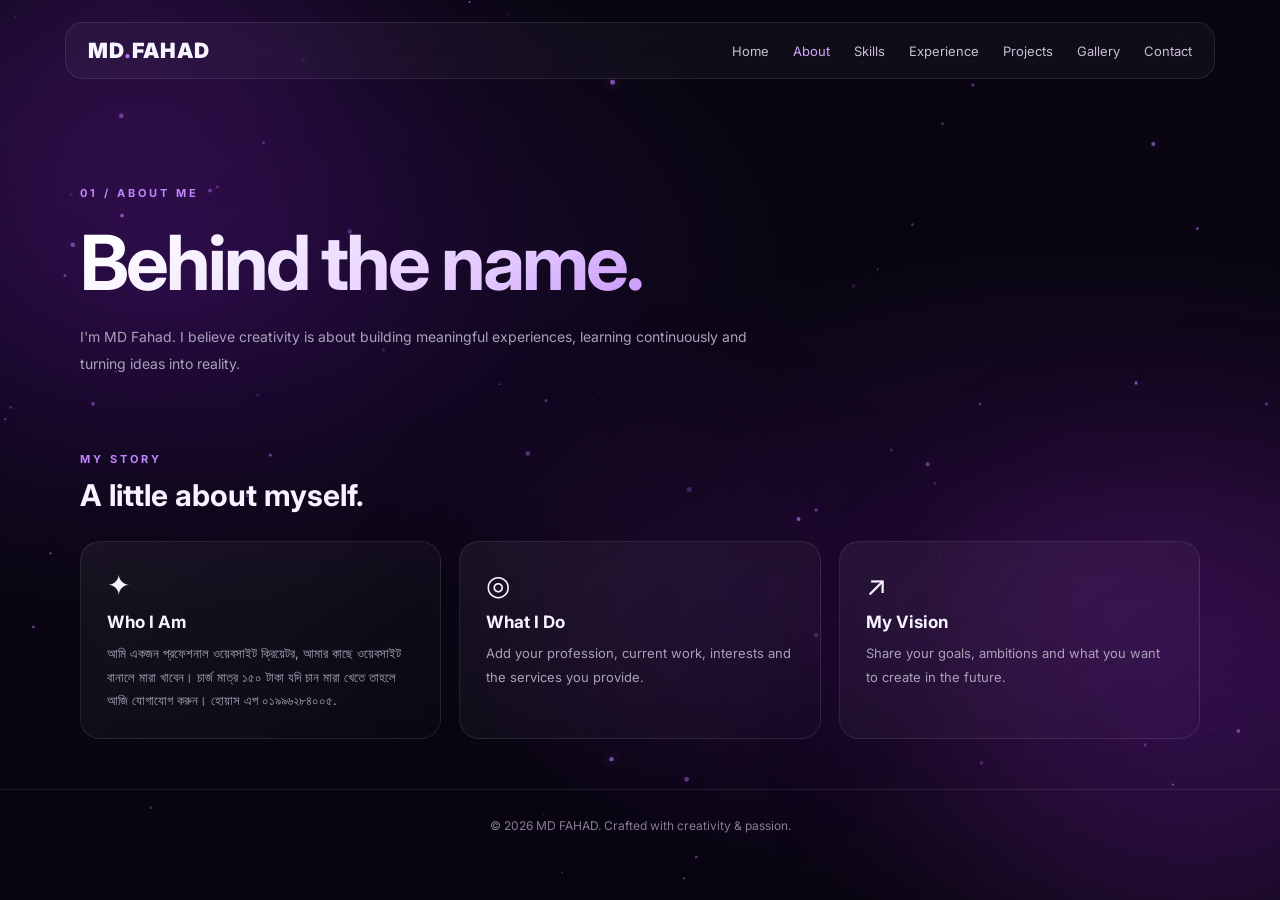
==== about.html @ 89713bef "second commit" ====
<!DOCTYPE html><html lang="en"><head><meta charset="UTF-8"><meta name="viewport" content="width=device-width, initial-scale=1.0"><title>About Me | MD Fahad</title><link rel="stylesheet" href="style.css"></head><body><div class="background-glow"></div><div class="smoke one"></div><div class="smoke two"></div><div class="smoke three"></div><canvas id="particles"></canvas>
<nav>
 <a class="logo" href="index.html">MD<span>.</span>FAHAD</a>
 <button class="menu-btn" aria-label="Open navigation">☰</button>
 <div class="nav-links">
  <a href="index.html" data-page="index.html">Home</a>
  <a href="about.html" data-page="about.html">About</a>
  <a href="skills.html" data-page="skills.html">Skills</a>
  <a href="experience.html" data-page="experience.html">Experience</a>
  <a href="projects.html" data-page="projects.html">Projects</a>
  <a href="gallery.html" data-page="gallery.html">Gallery</a>
  <a href="contact.html" data-page="contact.html">Contact</a>
 </div>
</nav>
<main>
<section class="page-hero reveal"><div class="eyebrow">01 / ABOUT ME</div><h1>Behind the name.</h1><p>I'm MD Fahad. I believe creativity is about building meaningful experiences, learning continuously and turning ideas into reality.</p></section>
<section class="reveal"><div class="section-title"><small>MY STORY</small><h2>A little about myself.</h2></div><div class="grid">
 <div class="card"><div class="icon">✦</div><h3>Who I Am</h3><p> আমি একজন প্রফেশনাল ওয়েবসাইট ক্রিয়েটর, আমার কাছে ওয়েবসাইট বানালে মারা খাবেন। চার্জ মাত্র ১৫০ টাকা যদি চান মারা খেতে তাহলে আজি যোগাযোগ করুন। হোয়াস এপ ০১৯৯৬২৮৪০০৫.</p></div>
 <div class="card"><div class="icon">◎</div><h3>What I Do</h3><p>Add your profession, current work, interests and the services you provide.</p></div>
 <div class="card"><div class="icon">↗</div><h3>My Vision</h3><p>Share your goals, ambitions and what you want to create in the future.</p></div>
</div></section>
</main><footer>© 2026 MD FAHAD. Crafted with creativity & passion.</footer><script src="script.js"></script><script>document.querySelectorAll('.nav-links a').forEach(a=>{if(a.dataset.page===location.pathname.split('/').pop()||(!location.pathname.split('/').pop()&&a.dataset.page==='index.html'))a.classList.add('active')});</script></body></html>
---- style.css ----
@import url('https://fonts.googleapis.com/css2?family=Inter:wght@400;500;600;700;800;900&display=swap');
:root{--bg:#080610;--purple:#a855f7;--text:#f8f4ff;--muted:#aaa2b9}
*{margin:0;padding:0;box-sizing:border-box}html{scroll-behavior:smooth}body{font-family:Inter,sans-serif;background:var(--bg);color:var(--text);overflow-x:hidden}a{color:inherit;text-decoration:none}
#particles{position:fixed;inset:0;z-index:0;pointer-events:none}.background-glow{position:fixed;inset:0;z-index:-2;background:radial-gradient(ellipse at 15% 30%,#53128b55,transparent 40%),radial-gradient(ellipse at 85% 65%,#7416a944,transparent 42%),#080610}
.smoke{position:fixed;width:650px;height:650px;border-radius:50%;filter:blur(100px);opacity:.19;pointer-events:none;z-index:-1;background:radial-gradient(circle,#b34cff 0%,#7b1cba 30%,transparent 70%);animation:smokeFloat 18s ease-in-out infinite alternate}.smoke.one{top:-230px;left:-200px}.smoke.two{right:-250px;bottom:-180px;background:radial-gradient(circle,#6f24ff 0%,#a52bba 35%,transparent 70%);animation-delay:-8s}.smoke.three{top:45%;left:35%;width:400px;height:400px;opacity:.1;animation-duration:24s}@keyframes smokeFloat{0%{transform:translate(0,0) scale(1)}50%{transform:translate(100px,-60px) scale(1.25)}100%{transform:translate(-50px,90px) scale(.9)}}
nav{width:min(1150px,92%);margin:22px auto;padding:15px 22px;display:flex;justify-content:space-between;align-items:center;border:1px solid #ffffff18;background:#ffffff09;backdrop-filter:blur(18px);border-radius:18px;position:relative;z-index:5}.logo{font-size:21px;font-weight:900;letter-spacing:1px}.logo span{color:#bd72ff}.nav-links{display:flex;gap:24px;font-size:13px;color:#c9bfd5}.nav-links a{transition:.2s}.nav-links a:hover,.nav-links a.active{color:#d8a7ff}.menu-btn{display:none;background:none;border:0;color:white;font-size:25px}
main{width:min(1120px,90%);margin:auto;min-height:72vh;position:relative;z-index:1}.page-hero{padding:85px 0 45px}.eyebrow,.section-title small{color:#c084fc;letter-spacing:3px;font-size:11px;font-weight:700}.page-hero h1{font-size:clamp(42px,7vw,76px);letter-spacing:-3px;margin:16px 0;background:linear-gradient(145deg,#fff 5%,#e2c7ff 40%,#a855f7 75%);-webkit-background-clip:text;color:transparent}.page-hero p,.muted{color:var(--muted);font-size:14px;line-height:1.9;max-width:700px}
.section-title{margin:25px 0 28px}.section-title h2{font-size:30px;margin-top:10px}.grid{display:grid;grid-template-columns:repeat(3,1fr);gap:18px;margin:25px 0 75px}.card{padding:26px;border:1px solid #ffffff17;border-radius:20px;background:linear-gradient(145deg,#ffffff0e,#ffffff04);backdrop-filter:blur(12px);transition:.35s}.card:hover{transform:translateY(-8px);border-color:#bd72ff77;box-shadow:0 20px 50px #8124b522}.card h3{font-size:17px;margin:10px 0}.card p{color:var(--muted);font-size:13px;line-height:1.8}.icon{font-size:28px}.tag{display:inline-block;color:#d5a4ff;background:#a855f71c;border:1px solid #a855f744;border-radius:30px;padding:7px 12px;font-size:11px;margin:4px 5px 4px 0}
.filters{display:flex;gap:9px;flex-wrap:wrap;margin:20px 0}.filter{background:#ffffff0b;border:1px solid #ffffff22;color:#d8cde5;border-radius:30px;padding:10px 16px;cursor:pointer;font-size:12px}.filter.active,.filter:hover{background:#a855f733;border-color:#b56aff;color:white}
.project-art,.gallery-art{height:155px;border-radius:14px;margin-bottom:17px;display:grid;place-items:center;font-size:42px;background:radial-gradient(circle at 70% 30%,#d38aff88,transparent 35%),linear-gradient(135deg,#291044,#120b20)}
.gallery-art{height:210px}.timeline{border-left:2px solid #a855f7;padding-left:25px;margin:30px 0 75px}.timeline-item{position:relative;margin-bottom:28px;padding:24px;border:1px solid #ffffff17;border-radius:17px;background:#ffffff08}.timeline-item:before{content:"";position:absolute;left:-33px;top:27px;width:13px;height:13px;border-radius:50%;background:#c084fc;box-shadow:0 0 18px #a855f7}.timeline-item small{color:#c084fc}.timeline-item h3{margin:10px 0}
.btn{display:inline-block;padding:14px 22px;border-radius:12px;background:linear-gradient(110deg,#9333ea,#c084fc);color:white;font-size:13px;font-weight:700;box-shadow:0 10px 35px #9333ea44;border:0;cursor:pointer}.form{display:grid;gap:13px;max-width:650px;margin:25px 0 75px}.form input,.form textarea{width:100%;padding:15px;border:1px solid #ffffff20;border-radius:11px;background:#08061099;color:white;outline:none;font:inherit}.form textarea{min-height:130px}.socials{display:flex;gap:12px;flex-wrap:wrap;margin:20px 0}.socials a{border:1px solid #ffffff22;padding:12px 17px;border-radius:12px;color:#d7c8e6;font-size:13px}.socials a:hover{border-color:#a855f7;background:#a855f722}
footer{position:relative;z-index:1;border-top:1px solid #ffffff16;padding:28px 5%;text-align:center;color:#887c96;font-size:12px;margin-top:40px}
.reveal{opacity:0;transform:translateY(22px);transition:.7s}.reveal.show{opacity:1;transform:none}
@media(max-width:800px){.nav-links{display:none;position:absolute;top:65px;left:0;right:0;flex-direction:column;padding:23px;background:#130b20f5;border:1px solid #ffffff20;border-radius:15px}.nav-links.active{display:flex}.menu-btn{display:block}.grid{grid-template-columns:1fr 1fr}.page-hero{padding-top:60px}}
@media(max-width:560px){.grid{grid-template-columns:1fr}.page-hero h1{letter-spacing:-2px}}
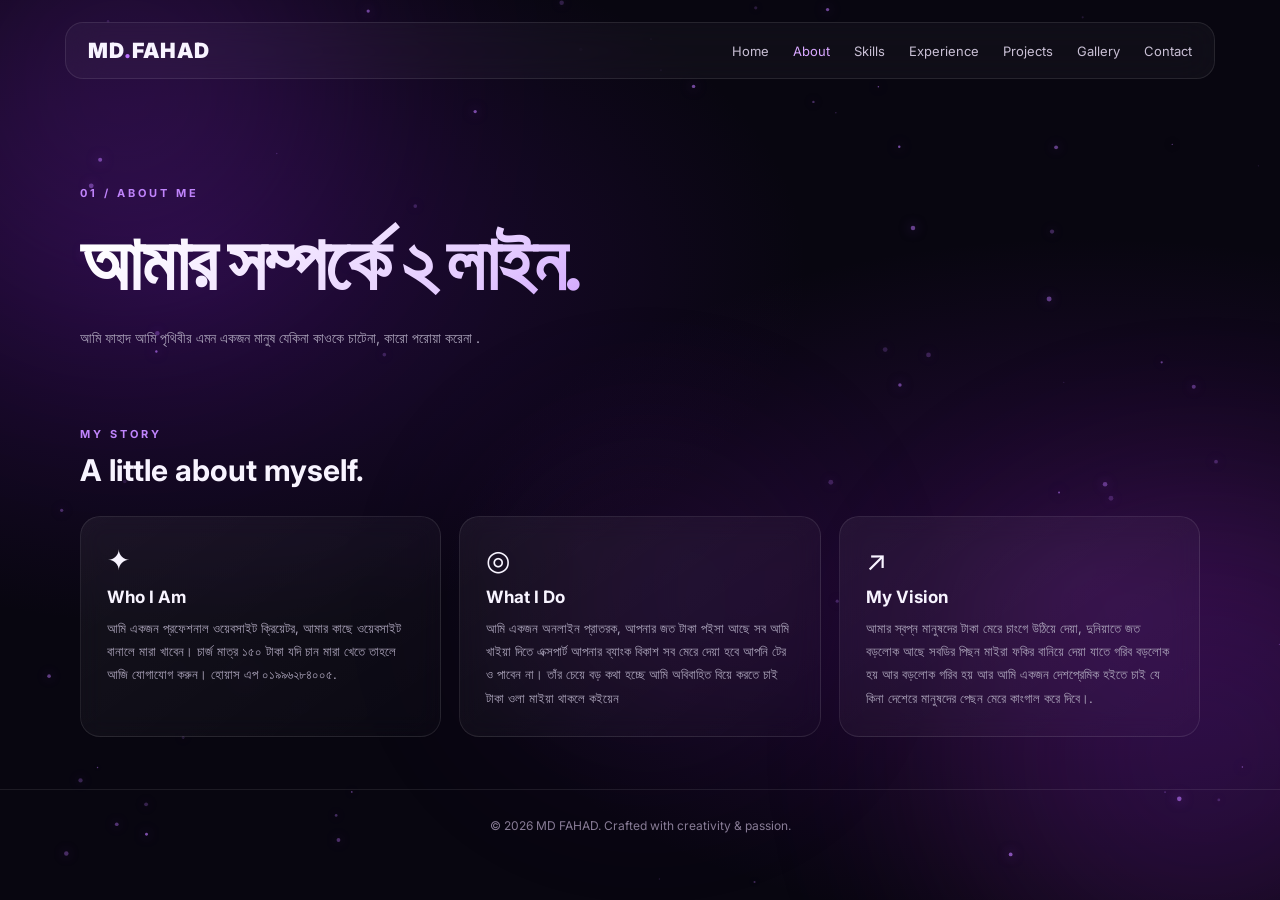
==== commit 5353c4de: "first commit" ====
--- a/about.html
+++ b/about.html
@@ -13,10 +13,10 @@
  </div>
 </nav>
 <main>
-<section class="page-hero reveal"><div class="eyebrow">01 / ABOUT ME</div><h1>Behind the name.</h1><p>I'm MD Fahad. I believe creativity is about building meaningful experiences, learning continuously and turning ideas into reality.</p></section>
+<section class="page-hero reveal"><div class="eyebrow">01 / ABOUT ME</div><h1>আমার সম্পর্কে ২ লাইন.</h1><p>আমি ফাহাদ আমি পৃথিবীর এমন একজন মানুষ যেকিনা কাওকে চাটেনা, কারো পরোয়া করেনা .</p></section>
 <section class="reveal"><div class="section-title"><small>MY STORY</small><h2>A little about myself.</h2></div><div class="grid">
  <div class="card"><div class="icon">✦</div><h3>Who I Am</h3><p> আমি একজন প্রফেশনাল ওয়েবসাইট ক্রিয়েটর, আমার কাছে ওয়েবসাইট বানালে মারা খাবেন। চার্জ মাত্র ১৫০ টাকা যদি চান মারা খেতে তাহলে আজি যোগাযোগ করুন। হোয়াস এপ ০১৯৯৬২৮৪০০৫.</p></div>
- <div class="card"><div class="icon">◎</div><h3>What I Do</h3><p>Add your profession, current work, interests and the services you provide.</p></div>
- <div class="card"><div class="icon">↗</div><h3>My Vision</h3><p>Share your goals, ambitions and what you want to create in the future.</p></div>
+ <div class="card"><div class="icon">◎</div><h3>What I Do</h3><p>আমি একজন অনলাইন প্রাতরক, আপনার জত টাকা পইসা আছে সব আমি খাইয়া দিতে এক্সপার্ট আপনার ব্যাংক বিকাশ সব মেরে দেয়া হবে আপনি টের ও পাবেন না। তাঁর চেয়ে বড় কথা হচ্ছে আমি অবিবাহিত বিয়ে করতে চাই টাকা ওলা মাইয়া থাকলে কইয়েন</p></div>
+ <div class="card"><div class="icon">↗</div><h3>My Vision</h3><p>আমার স্বপ্ন মানুষদের টাকা মেরে চাংগে উঠিয়ে দেয়া, দুনিয়াতে জত বড়লোক আছে সবডির পিছন মাইরা ফকির বানিয়ে দেয়া যাতে গরিব বড়লোক হয় আর বড়লোক গরিব হয় আর আমি একজন দেশপ্রেমিক হইতে চাই যে কিনা দেশেরে মানুষদের পেছন মেরে কাংগাল করে দিবে।.</p></div> 
 </div></section>
 </main><footer>© 2026 MD FAHAD. Crafted with creativity & passion.</footer><script src="script.js"></script><script>document.querySelectorAll('.nav-links a').forEach(a=>{if(a.dataset.page===location.pathname.split('/').pop()||(!location.pathname.split('/').pop()&&a.dataset.page==='index.html'))a.classList.add('active')});</script></body></html>
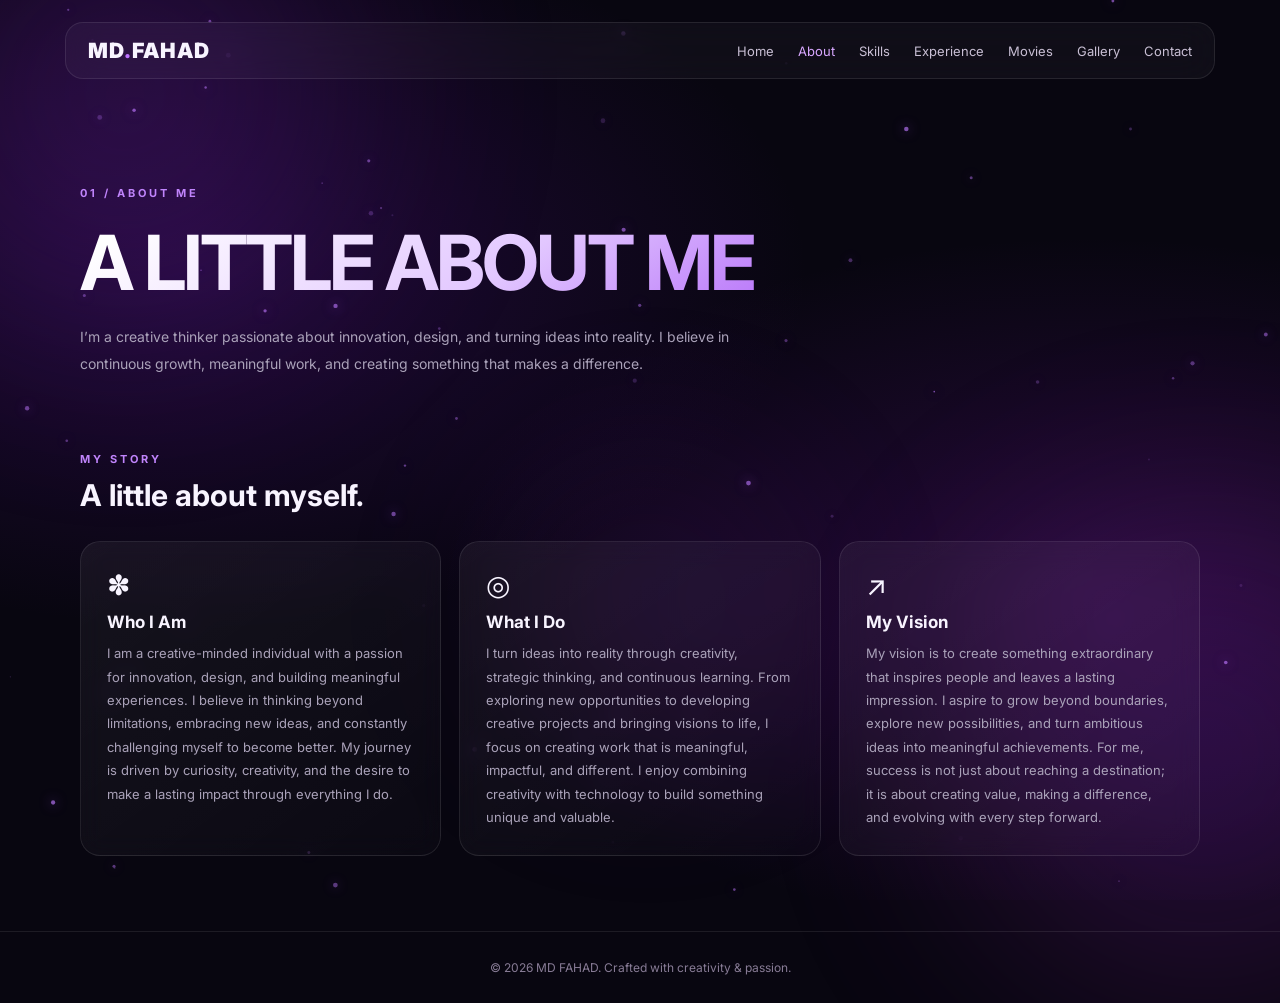
==== commit 7454b931: "updated website" ====
--- a/about.html
+++ b/about.html
@@ -7,16 +7,16 @@
   <a href="about.html" data-page="about.html">About</a>
   <a href="skills.html" data-page="skills.html">Skills</a>
   <a href="experience.html" data-page="experience.html">Experience</a>
-  <a href="projects.html" data-page="projects.html">Projects</a>
+  <a href="projects.html" data-page="projects.html">Movies</a>
   <a href="gallery.html" data-page="gallery.html">Gallery</a>
   <a href="contact.html" data-page="contact.html">Contact</a>
  </div>
 </nav>
 <main>
-<section class="page-hero reveal"><div class="eyebrow">01 / ABOUT ME</div><h1>আমার সম্পর্কে ২ লাইন.</h1><p>আমি ফাহাদ আমি পৃথিবীর এমন একজন মানুষ যেকিনা কাওকে চাটেনা, কারো পরোয়া করেনা .</p></section>
+<section class="page-hero reveal"><div class="eyebrow">01 / ABOUT ME</div><h1>A LITTLE ABOUT ME</h1><p>I’m a creative thinker passionate about innovation, design, and turning ideas into reality. I believe in continuous growth, meaningful work, and creating something that makes a difference.</p></section>
 <section class="reveal"><div class="section-title"><small>MY STORY</small><h2>A little about myself.</h2></div><div class="grid">
- <div class="card"><div class="icon">✦</div><h3>Who I Am</h3><p> আমি একজন প্রফেশনাল ওয়েবসাইট ক্রিয়েটর, আমার কাছে ওয়েবসাইট বানালে মারা খাবেন। চার্জ মাত্র ১৫০ টাকা যদি চান মারা খেতে তাহলে আজি যোগাযোগ করুন। হোয়াস এপ ০১৯৯৬২৮৪০০৫.</p></div>
- <div class="card"><div class="icon">◎</div><h3>What I Do</h3><p>আমি একজন অনলাইন প্রাতরক, আপনার জত টাকা পইসা আছে সব আমি খাইয়া দিতে এক্সপার্ট আপনার ব্যাংক বিকাশ সব মেরে দেয়া হবে আপনি টের ও পাবেন না। তাঁর চেয়ে বড় কথা হচ্ছে আমি অবিবাহিত বিয়ে করতে চাই টাকা ওলা মাইয়া থাকলে কইয়েন</p></div>
- <div class="card"><div class="icon">↗</div><h3>My Vision</h3><p>আমার স্বপ্ন মানুষদের টাকা মেরে চাংগে উঠিয়ে দেয়া, দুনিয়াতে জত বড়লোক আছে সবডির পিছন মাইরা ফকির বানিয়ে দেয়া যাতে গরিব বড়লোক হয় আর বড়লোক গরিব হয় আর আমি একজন দেশপ্রেমিক হইতে চাই যে কিনা দেশেরে মানুষদের পেছন মেরে কাংগাল করে দিবে।.</p></div> 
+ <div class="card"><div class="icon">✽</div><h3>Who I Am</h3><p> I am a creative-minded individual with a passion for innovation, design, and building meaningful experiences. I believe in thinking beyond limitations, embracing new ideas, and constantly challenging myself to become better. My journey is driven by curiosity, creativity, and the desire to make a lasting impact through everything I do.</p></div>
+ <div class="card"><div class="icon">◎</div><h3>What I Do</h3><p>I turn ideas into reality through creativity, strategic thinking, and continuous learning. From exploring new opportunities to developing creative projects and bringing visions to life, I focus on creating work that is meaningful, impactful, and different. I enjoy combining creativity with technology to build something unique and valuable.</p></div>
+ <div class="card"><div class="icon">↗</div><h3>My Vision</h3><p>My vision is to create something extraordinary that inspires people and leaves a lasting impression. I aspire to grow beyond boundaries, explore new possibilities, and turn ambitious ideas into meaningful achievements. For me, success is not just about reaching a destination; it is about creating value, making a difference, and evolving with every step forward.</p></div> 
 </div></section>
 </main><footer>© 2026 MD FAHAD. Crafted with creativity & passion.</footer><script src="script.js"></script><script>document.querySelectorAll('.nav-links a').forEach(a=>{if(a.dataset.page===location.pathname.split('/').pop()||(!location.pathname.split('/').pop()&&a.dataset.page==='index.html'))a.classList.add('active')});</script></body></html>
